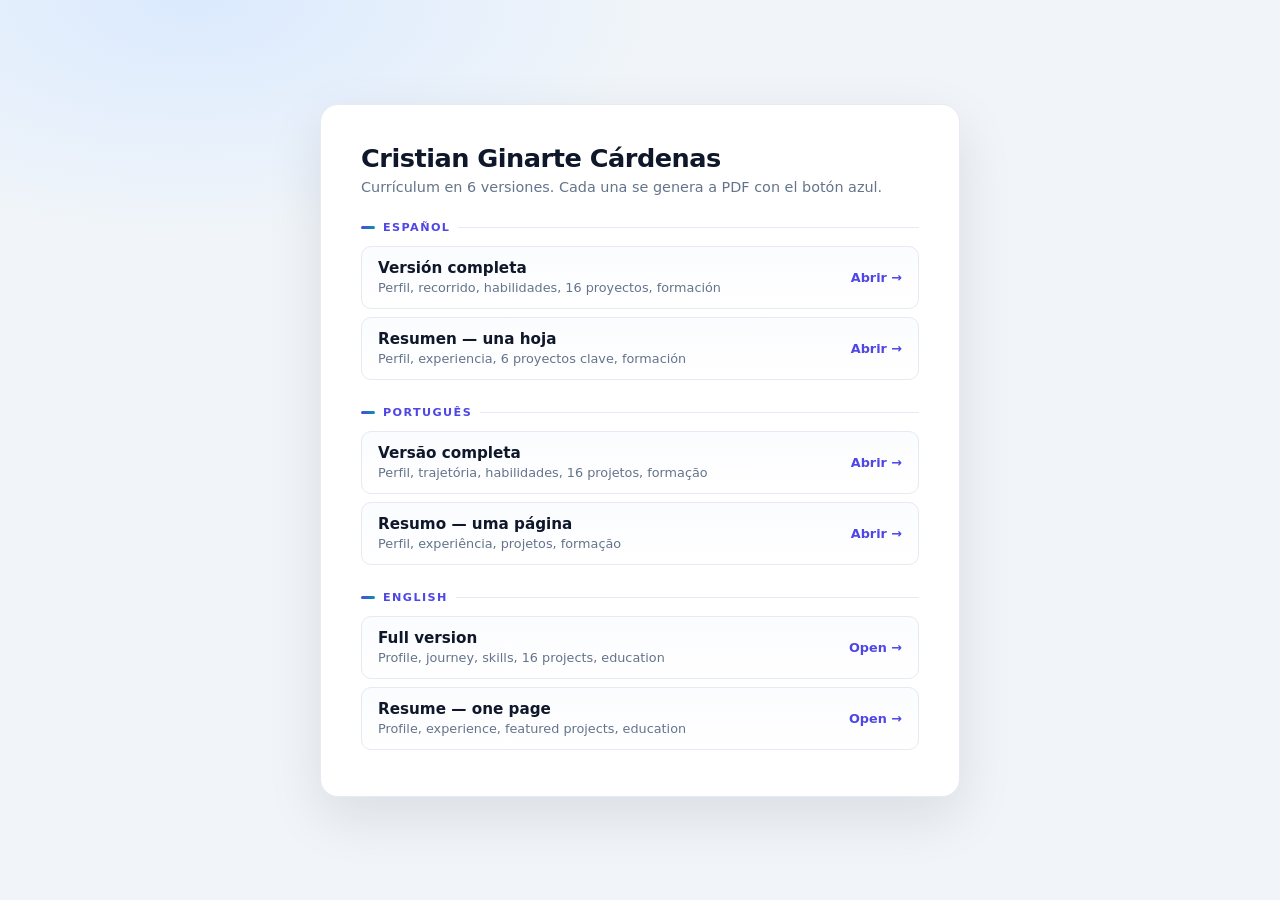
==== index.html @ 0177c701 "CV en HTML: 6 versiones (es/pt/en, completa y resumida) con estilos compartidos y exportacion a PDF" ====
<!DOCTYPE html>
<html lang="es">
<head>
    <meta charset="UTF-8">
    <meta name="viewport" content="width=device-width, initial-scale=1.0">
    <title>Currículum - Cristian Ginarte Cárdenas</title>
    <style>
        * { box-sizing: border-box; margin: 0; padding: 0; font-family: 'Segoe UI', system-ui, Arial, sans-serif; }
        body {
            min-height: 100vh;
            display: flex; align-items: center; justify-content: center;
            padding: 30px 16px;
            background: radial-gradient(800px 400px at 15% 0%, #dbeafe 0%, transparent 60%), #f1f5f9;
            color: #334155;
        }
        .box {
            max-width: 640px; width: 100%;
            background: #fff; border: 1px solid #e6eaf2; border-radius: 18px;
            padding: 38px 40px;
            box-shadow: 0 20px 55px rgba(15, 23, 42, .1);
        }
        h1 { font-size: 1.6rem; color: #0f172a; letter-spacing: -.5px; }
        p.sub { font-size: .9rem; color: #64748b; margin-top: 6px; }
        h2 {
            font-size: .7rem; text-transform: uppercase; letter-spacing: 1.4px;
            color: #4f46e5; margin: 26px 0 12px; display: flex; align-items: center; gap: 8px;
        }
        h2::before { content: ''; width: 14px; height: 3px; border-radius: 2px; background: linear-gradient(90deg, #4f46e5, #0891b2); }
        h2::after { content: ''; flex: 1; height: 1px; background: #e6eaf2; }
        a.card {
            display: flex; align-items: center; justify-content: space-between; gap: 12px;
            text-decoration: none; color: inherit;
            border: 1px solid #e6eaf2; border-radius: 10px;
            padding: 12px 16px; margin-bottom: 8px;
            background: linear-gradient(180deg, #fbfcff, #fff);
            transition: border-color .2s, transform .12s, box-shadow .2s;
        }
        a.card:hover { border-color: #a5b4fc; transform: translateY(-2px); box-shadow: 0 8px 20px rgba(15,23,42,.08); }
        a.card strong { font-size: .95rem; color: #0f172a; display: block; }
        a.card small { font-size: .8rem; color: #64748b; }
        a.card .go { color: #4f46e5; font-weight: 700; font-size: .8rem; white-space: nowrap; }
        .flag { display: inline-block; font-size: .68rem; font-weight: 700; color: #0891b2; letter-spacing: .6px; }
    </style>
</head>
<body>
    <div class="box">
        <h1>Cristian Ginarte Cárdenas</h1>
        <p class="sub">Currículum en 6 versiones. Cada una se genera a PDF con el botón azul.</p>

        <h2>Español</h2>
        <a class="card" href="es/completo.html">
            <span><strong>Versión completa</strong><small>Perfil, recorrido, habilidades, 16 proyectos, formación</small></span>
            <span class="go">Abrir →</span>
        </a>
        <a class="card" href="es/resumen.html">
            <span><strong>Resumen — una hoja</strong><small>Perfil, experiencia, 6 proyectos clave, formación</small></span>
            <span class="go">Abrir →</span>
        </a>

        <h2>Português</h2>
        <a class="card" href="pt/completo.html">
            <span><strong>Versão completa</strong><small>Perfil, trajetória, habilidades, 16 projetos, formação</small></span>
            <span class="go">Abrir →</span>
        </a>
        <a class="card" href="pt/resumo.html">
            <span><strong>Resumo — uma página</strong><small>Perfil, experiência, projetos, formação</small></span>
            <span class="go">Abrir →</span>
        </a>

        <h2>English</h2>
        <a class="card" href="en/full.html">
            <span><strong>Full version</strong><small>Profile, journey, skills, 16 projects, education</small></span>
            <span class="go">Open →</span>
        </a>
        <a class="card" href="en/resume.html">
            <span><strong>Resume — one page</strong><small>Profile, experience, featured projects, education</small></span>
            <span class="go">Open →</span>
        </a>
    </div>
</body>
</html>
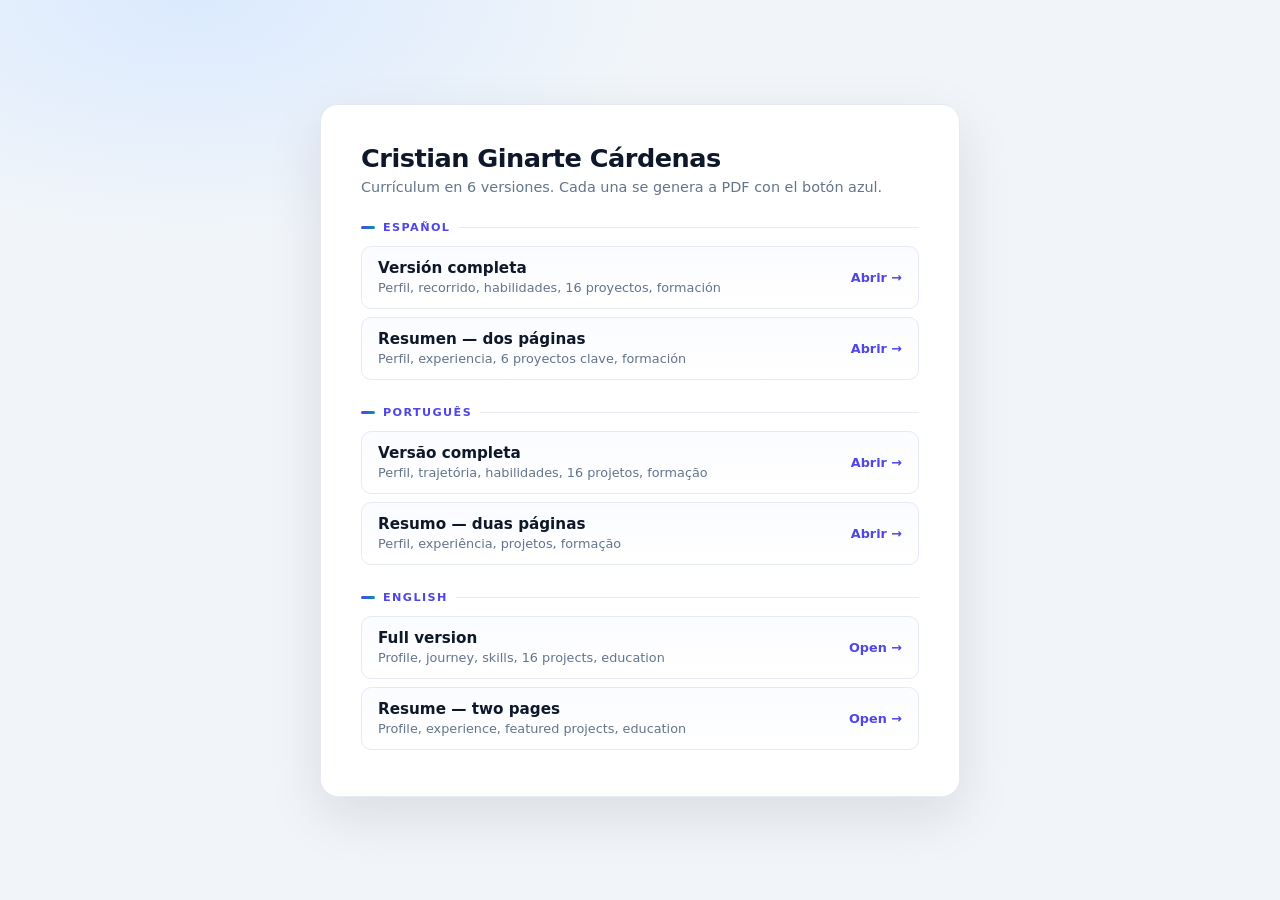
==== commit 8cd9f577: "Reparte la version corta en dos hojas equilibradas El PDF se llenaba de golpe: al no haber salto for" ====
--- a/index.html
+++ b/index.html
@@ -53,7 +53,7 @@
             <span class="go">Abrir →</span>
         </a>
         <a class="card" href="es/resumen.html">
-            <span><strong>Resumen — una hoja</strong><small>Perfil, experiencia, 6 proyectos clave, formación</small></span>
+            <span><strong>Resumen — dos páginas</strong><small>Perfil, experiencia, 6 proyectos clave, formación</small></span>
             <span class="go">Abrir →</span>
         </a>
 
@@ -63,7 +63,7 @@
             <span class="go">Abrir →</span>
         </a>
         <a class="card" href="pt/resumo.html">
-            <span><strong>Resumo — uma página</strong><small>Perfil, experiência, projetos, formação</small></span>
+            <span><strong>Resumo — duas páginas</strong><small>Perfil, experiência, projetos, formação</small></span>
             <span class="go">Abrir →</span>
         </a>
 
@@ -73,7 +73,7 @@
             <span class="go">Open →</span>
         </a>
         <a class="card" href="en/resume.html">
-            <span><strong>Resume — one page</strong><small>Profile, experience, featured projects, education</small></span>
+            <span><strong>Resume — two pages</strong><small>Profile, experience, featured projects, education</small></span>
             <span class="go">Open →</span>
         </a>
     </div>
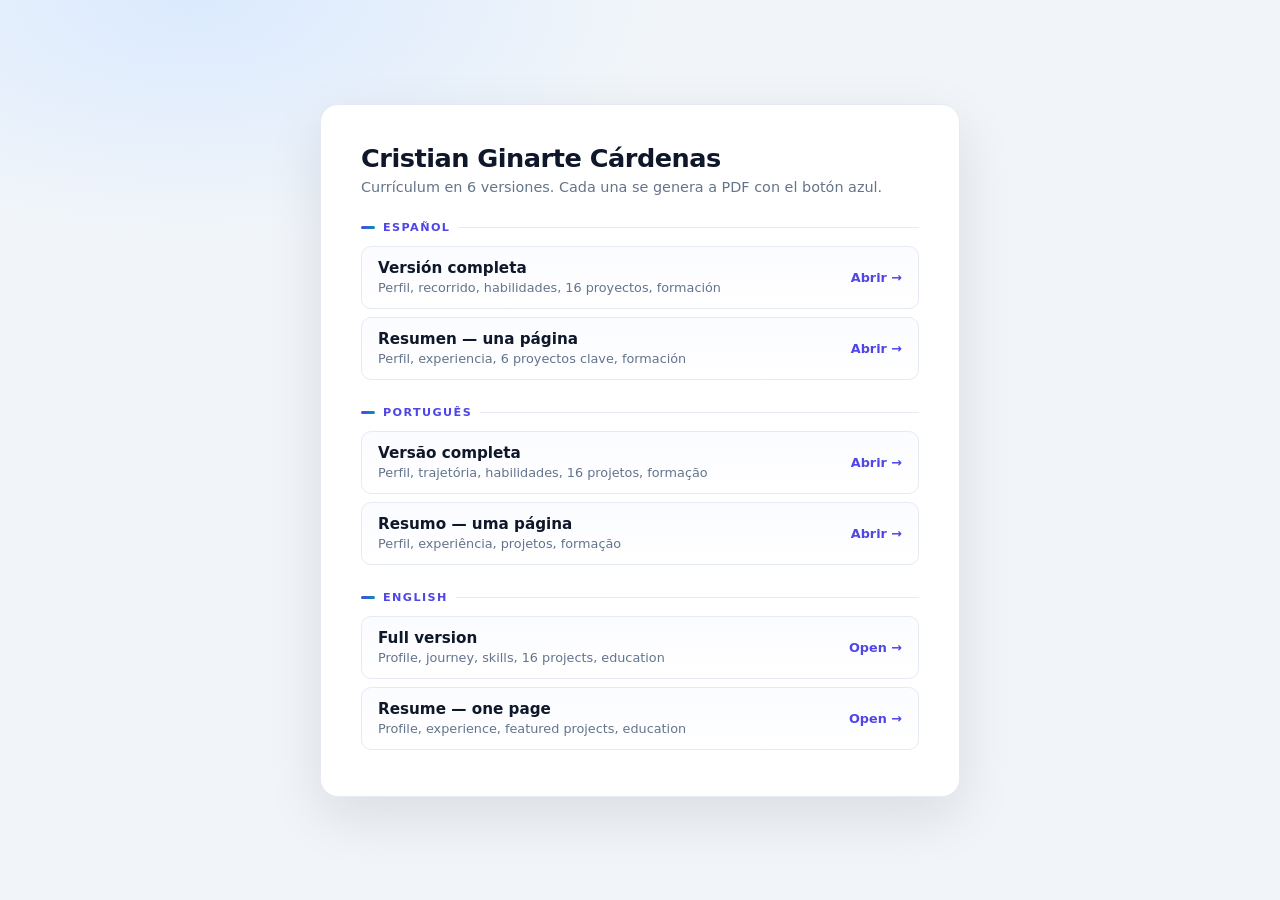
==== commit 93ca37c9: "Reescribe la exportacion a PDF, deja el resumen en una hoja y renombra Mokulandia a UnderDown" ====
--- a/index.html
+++ b/index.html
@@ -53,7 +53,7 @@
             <span class="go">Abrir →</span>
         </a>
         <a class="card" href="es/resumen.html">
-            <span><strong>Resumen — dos páginas</strong><small>Perfil, experiencia, 6 proyectos clave, formación</small></span>
+            <span><strong>Resumen — una página</strong><small>Perfil, experiencia, 6 proyectos clave, formación</small></span>
             <span class="go">Abrir →</span>
         </a>
 
@@ -63,7 +63,7 @@
             <span class="go">Abrir →</span>
         </a>
         <a class="card" href="pt/resumo.html">
-            <span><strong>Resumo — duas páginas</strong><small>Perfil, experiência, projetos, formação</small></span>
+            <span><strong>Resumo — uma página</strong><small>Perfil, experiência, projetos, formação</small></span>
             <span class="go">Abrir →</span>
         </a>
 
@@ -73,7 +73,7 @@
             <span class="go">Open →</span>
         </a>
         <a class="card" href="en/resume.html">
-            <span><strong>Resume — two pages</strong><small>Profile, experience, featured projects, education</small></span>
+            <span><strong>Resume — one page</strong><small>Profile, experience, featured projects, education</small></span>
             <span class="go">Open →</span>
         </a>
     </div>
